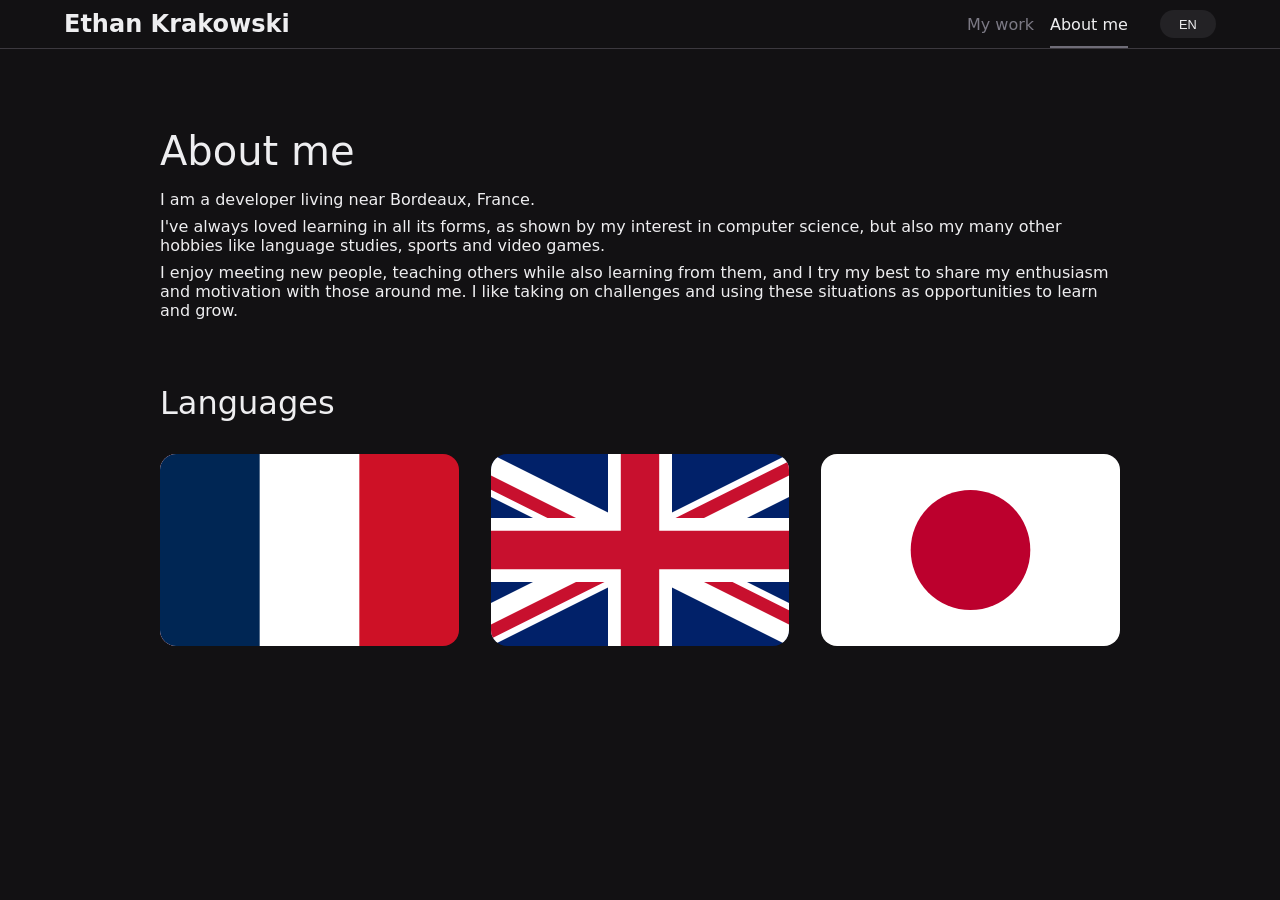
==== src/about/index.html @ bf9ded1c "About me page + languages display" ====
<!DOCTYPE html>
<html lang="en">
<head>
    <meta charset="UTF-8">
    <meta name="viewport" content="width=device-width, initial-scale=1.0">
    <title data-text="about-me">About me</title>
    <link rel="stylesheet" href="../color-schemes/mauve.css">
    <link rel="stylesheet" href="../global-style.css">
    <link rel="stylesheet" href="./about-me.css">
    <script type="module" src="./about-me.js" defer></script>

</head>
<body>
    <div class="header">
        <div class="header-name">Ethan Krakowski</div>
        <nav class="header-nav">
            <a href="../" data-text="my-work"></a>
            <div data-text="about-me"></div>
        </nav>
        <div class="language-button-container">
            <button id="language-button" class="pill-button" data-text="lang-abv"></button>
        </div>
    </div>

    <main>
        <div class="content-container">
            <h1 data-text="about-me"></h1>
            <div class="about-me-desc-container">
                <p data-text="about-me-desc-1"></p>
                <p data-text="about-me-desc-2"></p>
                <p data-text="about-me-desc-3"></p>
            </div>
            <h2 data-text="languages"></h2>
            <div class="languages-container">
                <div class="language-card france">
                    <div class="language-card-inner">
                        <div class="front">
                            <img src="../images/french-flag.svg" alt="french flag">
                        </div>
                        <div class="back">
                            <div class="back-content">
                                <div class="language-name" data-text="french"></div>
                                <div class="language-level" data-text="french-level"></div>
                            </div>
                        </div>
                    </div>
                </div>
                <div class="language-card english">
                    <div class="language-card-inner">
                        <div class="front">
                            <img src="../images/english-flag.svg" alt="english flag">
                        </div>
                        <div class="back">
                            <div class="back-content">
                                <div class="language-name" data-text="english"></div>
                                <div class="language-level" data-text="english-level"></div>
                                <small data-text="english-description"></small>
                            </div>
                        </div>
                    </div>
                </div>
                <div class="language-card japanese">
                    <div class="language-card-inner">
                        <div class="front">
                            <img src="../images/japanese-flag.svg" alt="japanese flag">
                        </div>
                        <div class="back">
                            <div class="back-content">
                                <div class="language-name" data-text="japanese"></div>
                                <div class="language-level" data-text="japanese-level"></div>
                                <small data-text="japanese-description"></small>
                            </div>
                        </div>
                    </div>
                </div>
            </div>
        </div>
    </main>
</body>
</html>
---- src/color-schemes/mauve.css ----
:root {
    --main-bg: #121113;
    --subtle-bg: #1A191B;
    --element-bg: #232225;
    --element-hover-bg: #2B292D;
    --active-element-bg: #323035;
    --separator-color: #3C393F;
    --border-color: #49474E;
    --border-hover-color: #625F69;
    --solid-bg: #6F6D78;
    --hover-solid-bg: #7C7A85;
    --low-contrast-text: #B5B2BC;
    --high-contrast-text: #EEEEF0;
}
---- src/global-style.css ----
/* Global styles */
body {
    margin: 0;
    font-size: 16px;
    font-family: system-ui, sans-serif;
    background-color: var(--main-bg);
    color: var(--high-contrast-text);
}

h1, h2, h3, p, ul {
    font-weight: normal;
    margin: 0;
}

h1 > strong {
    color: var(--solid-bg);
}

h2 {
    font-size: 2em;
}

h3 {
    font-size: 1.5em;
}

main {
    display: flex;
    flex-direction: column;
    align-items: center;
    padding: 3em 1em 1em 1em;
    gap: 4em;
}

a {
    width: fit-content;
    text-decoration: none;
    color: var(--high-contrast-text);
}


/* Header styles */
.header {
    position: fixed;
    display: flex;
    height: 3em;
    width: 90%;
    align-items: center;
    padding: 0 5vw;
    border-bottom: var(--separator-color) solid 1px;
    background-color: var(--main-bg);
    z-index: 10;
}

.header-name {
    flex: 1;
    font-weight: bold;
    font-size: 1.5em;
}

.language-button-container {
    padding-left: 2em;
    display: flex;
    justify-content: flex-end;
}

.pill-button {
    color: var(--high-contrast-text);
    background-color: var(--element-bg);
    border: none;
    border-radius: 10em;
    padding: 0.5em 1.5em;
    font-size: 0.8em;
    cursor: pointer;
    transition: background-color 0.3s ease;
}

.pill-button:hover {
    background-color: var(--element-hover-bg);
}

.header-nav {
    display: flex;
    justify-content: center;
    gap: 1em;
}

.header-nav div {
    position: relative;
}

.header-nav div::after {
    content: "";
    position: absolute;
    bottom: -0.9em;
    display: block;
    height: 0.1em;
    width: 100%;
    background-color: var(--solid-bg);
    
}

.header-nav a {
    color: var(--hover-solid-bg);
    transition: color 0.3s ease;
}

.header-nav a:hover {
    color: var(--high-contrast-text);
    text-shadow: 0 0 1em var(--solid-bg);
}



/* Content */
.content-container {
    width: 100%;
    max-width: 60em;
}

.section-title {
    padding-top: 2em;
    padding-bottom: 0.5em;
}

/* Responsive */
@media (min-width: 1600px) {
    body {
        font-size: 1vw;
    }
}
---- src/about/about-me.css ----
h1 {
    font-size: 2.5em;

}

.content-container {
    padding-top: 5em;
}

.about-me-desc-container {
    display: flex;
    flex-direction: column;
    gap: 0.5em;
    padding: 1em 0 4em 0;
}


/* Languages section */

.languages-container {
    width: 100%;
    display: grid;
    grid-auto-flow: column;
    justify-items: center;
    gap: 2em;
    padding-top: 2em;
}

.language-card {
    height: 12em;
    width: 100%;
    perspective: 1000px;
}

.language-card-inner {
    position: relative;
    width: 100%;
    height: 100%;
    transition: transform 0.6s;
    transform-style: preserve-3d;
}

.language-card:hover .language-card-inner {
    transform: rotateY(180deg);
}

.front, .back {
    position: absolute;
    width: 100%;
    height: 100%;
    backface-visibility: hidden;
    display: flex;
    justify-content: center;
    align-items: center;
}

.front img {
    width: 100%;
    height: 100%;
    object-fit: cover;
    border-radius: 1em;
}

.back {
    border: 5px solid transparent;
    background-size: cover;
    background-origin: border-box;
    background-position: center;
    border-radius: 1em;
    transform: rotateY(180deg);
}

.france .back {
    background-image: url('../images/french-flag.svg');
}
.english .back {
    background-image: url('../images/english-flag.svg');
}
.japanese .back {
    background-image: url('../images/japanese-flag.svg');
}

.back-content {
    width: 100%;
    height: 100%;
    display: flex;
    flex-direction: column;
    justify-content: center;
    align-items: center;
    border-radius: 1em;
    background-color: var(--main-bg);
}

.language-card .language-name {
    font-size: 1.5em;
    font-weight: bold;
    color: var(--high-contrast-text);
    margin-bottom: 1em;
}

.language-card .language-level {
    font-size: 1.25em;
    color: var(--secondary-text);
}

.back-content small {
    color: var(--hover-solid-bg);
}

@media (max-width: 800px) {
    .languages-container {
        grid-auto-flow: row;
    }
}
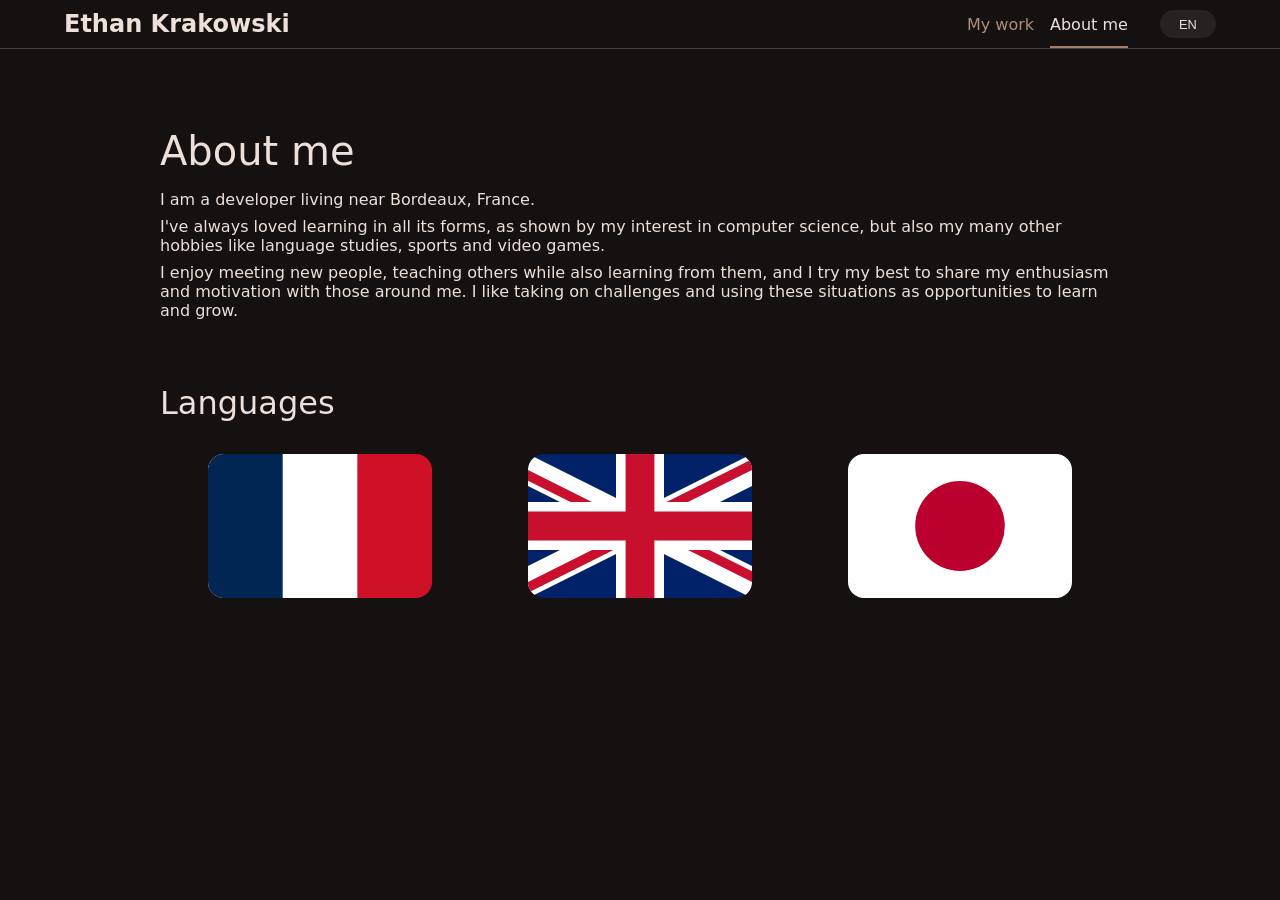
==== commit 0a6608f6: "small accessibility update + flag size change" ====
--- a/src/about/index.html
+++ b/src/about/index.html
@@ -4,7 +4,7 @@
     <meta charset="UTF-8">
     <meta name="viewport" content="width=device-width, initial-scale=1.0">
     <title data-text="about-me">About me</title>
-    <link rel="stylesheet" href="../color-schemes/mauve.css">
+    <link rel="stylesheet" href="../color-schemes/bronze.css">
     <link rel="stylesheet" href="../global-style.css">
     <link rel="stylesheet" href="./about-me.css">
     <script type="module" src="./about-me.js" defer></script>
@@ -35,7 +35,7 @@
                 <div class="language-card france">
                     <div class="language-card-inner">
                         <div class="front">
-                            <img src="../images/french-flag.svg" alt="french flag">
+                            <img src="../images/french-flag.svg" data-alt="french flag">
                         </div>
                         <div class="back">
                             <div class="back-content">
@@ -48,7 +48,7 @@
                 <div class="language-card english">
                     <div class="language-card-inner">
                         <div class="front">
-                            <img src="../images/english-flag.svg" alt="english flag">
+                            <img src="../images/english-flag.svg" data-alt="english flag">
                         </div>
                         <div class="back">
                             <div class="back-content">
@@ -62,7 +62,7 @@
                 <div class="language-card japanese">
                     <div class="language-card-inner">
                         <div class="front">
-                            <img src="../images/japanese-flag.svg" alt="japanese flag">
+                            <img src="../images/japanese-flag.svg" data-alt="japanese flag">
                         </div>
                         <div class="back">
                             <div class="back-content">
--- a/src/color-schemes/bronze.css
+++ b/src/color-schemes/bronze.css
@@ -0,0 +1,14 @@
+:root {
+    --main-bg: #141110;
+    --subtle-bg: #1C1917;
+    --element-bg: #262220;
+    --element-hover-bg: #302A27;
+    --active-element-bg: #3B3330;
+    --separator-color: #493E3A;
+    --border-color: #5A4C47;
+    --border-hover-color: #6F5F58;
+    --solid-bg: #A18072;
+    --hover-solid-bg: #AE8C7E;
+    --low-contrast-text: #D4B3A5;
+    --high-contrast-text: #EDE0D9;
+}
--- a/src/about/about-me.css
+++ b/src/about/about-me.css
@@ -18,16 +18,17 @@
 /* Languages section */
 
 .languages-container {
-    width: 100%;
+    width: 90%;
+    margin: auto;
     display: grid;
     grid-auto-flow: column;
     justify-items: center;
-    gap: 2em;
+    gap: 6em;
     padding-top: 2em;
 }
 
 .language-card {
-    height: 12em;
+    height: 9em;
     width: 100%;
     perspective: 1000px;
 }
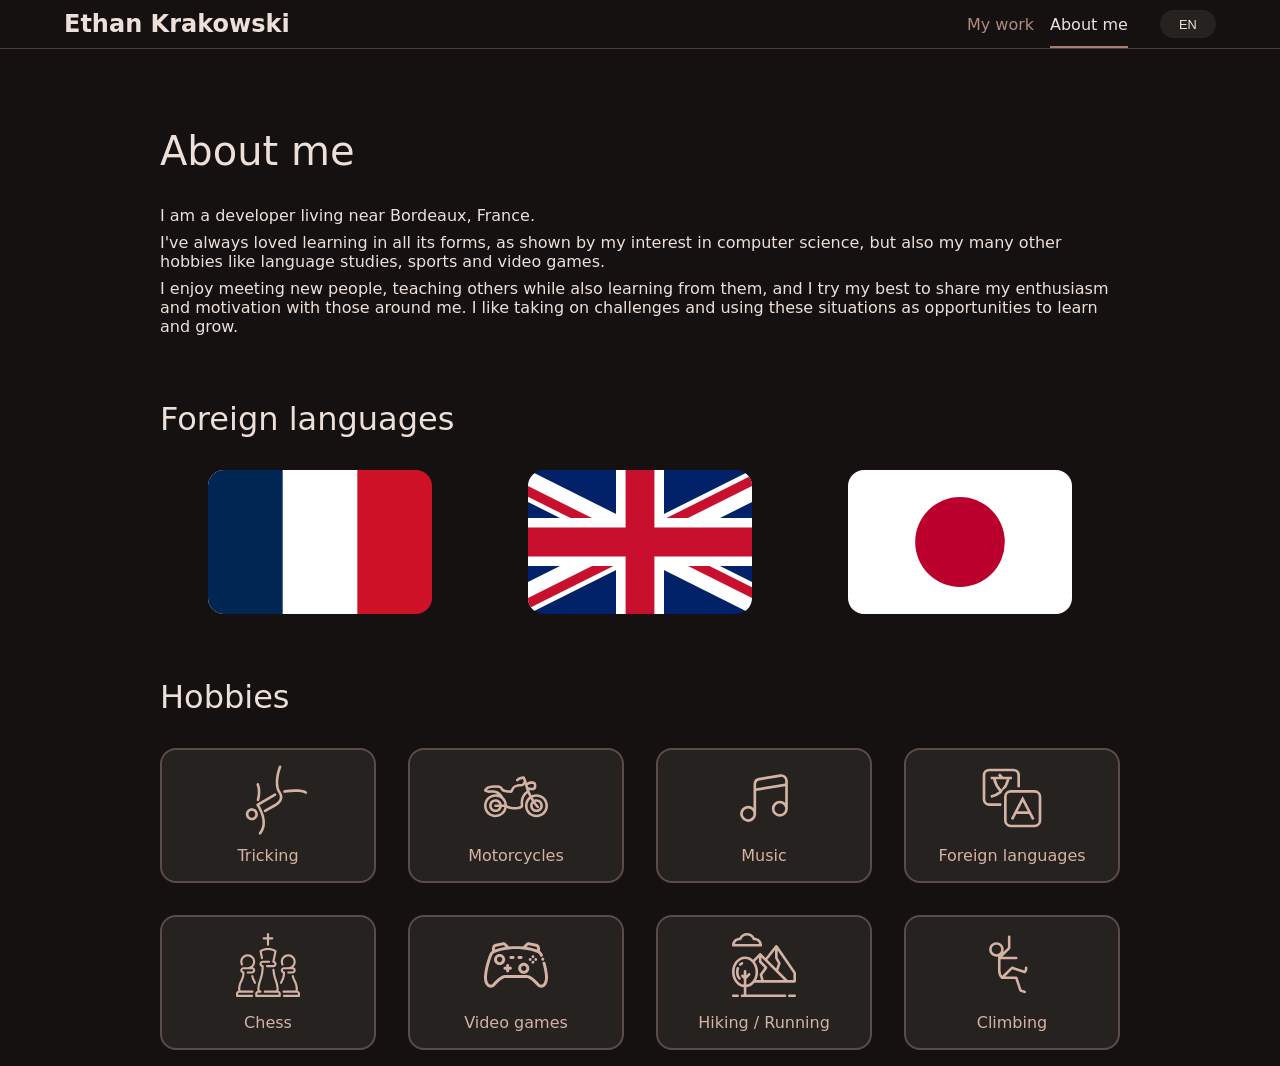
==== commit a0866393: "hobbies section" ====
--- a/src/about/index.html
+++ b/src/about/index.html
@@ -24,53 +24,98 @@
 
     <main>
         <div class="content-container">
-            <h1 data-text="about-me"></h1>
-            <div class="about-me-desc-container">
-                <p data-text="about-me-desc-1"></p>
-                <p data-text="about-me-desc-2"></p>
-                <p data-text="about-me-desc-3"></p>
+            <div class="content-section">
+                <h1 data-text="about-me"></h1>
+                <div class="about-me-desc-container">
+                    <p data-text="about-me-desc-1"></p>
+                    <p data-text="about-me-desc-2"></p>
+                    <p data-text="about-me-desc-3"></p>
+                </div>
             </div>
-            <h2 data-text="languages"></h2>
-            <div class="languages-container">
-                <div class="language-card france">
-                    <div class="language-card-inner">
-                        <div class="front">
-                            <img src="../images/french-flag.svg" data-alt="french flag">
+
+
+
+            <div class="content-section">
+                <h2 data-text="languages"></h2>
+                <div class="languages-container">
+                    <div class="language-card france">
+                        <div class="language-card-inner">
+                            <div class="front">
+                                <img src="../images/french-flag.svg" data-alt="french flag">
+                            </div>
+                            <div class="back">
+                                <div class="back-content">
+                                    <div class="language-name" data-text="french"></div>
+                                    <div class="language-level" data-text="french-level"></div>
+                                </div>
+                            </div>
                         </div>
-                        <div class="back">
-                            <div class="back-content">
-                                <div class="language-name" data-text="french"></div>
-                                <div class="language-level" data-text="french-level"></div>
+                    </div>
+                    <div class="language-card english">
+                        <div class="language-card-inner">
+                            <div class="front">
+                                <img src="../images/english-flag.svg" data-alt="english flag">
+                            </div>
+                            <div class="back">
+                                <div class="back-content">
+                                    <div class="language-name" data-text="english"></div>
+                                    <div class="language-level" data-text="english-level"></div>
+                                    <small data-text="english-description"></small>
+                                </div>
+                            </div>
+                        </div>
+                    </div>
+                    <div class="language-card japanese">
+                        <div class="language-card-inner">
+                            <div class="front">
+                                <img src="../images/japanese-flag.svg" data-alt="japanese flag">
+                            </div>
+                            <div class="back">
+                                <div class="back-content">
+                                    <div class="language-name" data-text="japanese"></div>
+                                    <div class="language-level" data-text="japanese-level"></div>
+                                    <small data-text="japanese-description"></small>
+                                </div>
                             </div>
                         </div>
                     </div>
                 </div>
-                <div class="language-card english">
-                    <div class="language-card-inner">
-                        <div class="front">
-                            <img src="../images/english-flag.svg" data-alt="english flag">
-                        </div>
-                        <div class="back">
-                            <div class="back-content">
-                                <div class="language-name" data-text="english"></div>
-                                <div class="language-level" data-text="english-level"></div>
-                                <small data-text="english-description"></small>
-                            </div>
-                        </div>
+            </div>
+
+            <div class="content-section">
+                <h2 data-text="hobbies"></h2>
+                <div class="hobby-grid">
+                    <div class="hobby-card">
+                        <svg xmlns="http://www.w3.org/2000/svg" viewBox="0 0 170.379 170.38" xml:space="preserve" transform="rotate(45)scale(1 -1)"><g stroke-width="0"/><g stroke-linecap="round" stroke-linejoin="round"/><path d="M101.606 24.167C101.606 15.251 94.354 8 85.44 8s-16.168 7.252-16.168 16.167 7.253 16.167 16.168 16.167c8.914-.001 16.166-7.252 16.166-16.167m-25.333 0c0-5.055 4.112-9.167 9.168-9.167 5.054 0 9.166 4.112 9.166 9.167s-4.11 9.167-9.166 9.167c-5.056-.001-9.168-4.112-9.168-9.167"/><path d="M140.266 3.709c.093-1.93-1.355-3.587-3.283-3.703-1.934-.115-3.57 1.355-3.705 3.284-2.588 37.21-55.739 46.162-55.739 46.162a3.5 3.5 0 0 0-2.483 4.271l13.666 52c.413 1.57 2.344 2.943 4.274 2.494 1.883-.438 2.985-2.404 2.493-4.273L82.711 55.317c.001-.002 55.646-11.65 57.555-51.608M37.223 92.879c1.342 2.912 4.146 2.029 4.596 1.838 19.597-8.399 30.606-29.389 31.065-30.278a3.499 3.499 0 0 0-6.219-3.214c-.102.195-10.354 19.665-27.604 27.058-1.777.762-2.647 2.84-1.838 4.596"/><path d="M47.709 170.043c2.106.875 4.032-.494 4.606-1.812.181-.414 18.396-41.588 44.863-47.311 7.941-1.717 13.664-5.562 17.008-11.433 5.873-10.301 2.02-23.047 1.604-24.34l-8.646-30.6a3.503 3.503 0 0 0-4.32-2.417 3.505 3.505 0 0 0-2.416 4.32l8.666 30.667c.018.053.031.104.051.153.033.106 3.518 10.802-1.016 18.75-2.316 4.067-6.492 6.776-12.406 8.058-29.936 6.473-49.004 49.526-49.802 51.356-.775 1.773.022 3.865 1.808 4.609m101.77-2.272a3.5 3.5 0 0 0-2.436-4.31c-16.604-4.61-39.859-36.842-40.092-37.168a3.507 3.507 0 0 0-4.887-.807 3.504 3.504 0 0 0-.807 4.885c1.01 1.408 24.961 34.48 43.908 39.834 2.525.713 3.884-.888 4.314-2.434"/></svg>
+                        <div class="hobby-name" data-text="tricking"></div>
                     </div>
-                </div>
-                <div class="language-card japanese">
-                    <div class="language-card-inner">
-                        <div class="front">
-                            <img src="../images/japanese-flag.svg" data-alt="japanese flag">
-                        </div>
-                        <div class="back">
-                            <div class="back-content">
-                                <div class="language-name" data-text="japanese"></div>
-                                <div class="language-level" data-text="japanese-level"></div>
-                                <small data-text="japanese-description"></small>
-                            </div>
-                        </div>
+                    <div class="hobby-card">
+                        <svg viewBox="0 0 50 50" xmlns="http://www.w3.org/2000/svg"><g stroke-width="0"/><g stroke-linecap="round" stroke-linejoin="round"/><path d="M31 8s-3.363-.074-5.719 2.281a1.014 1.014 0 0 0 0 1.438c.399.398 1.04.398 1.438 0 1.312-1.313 2.918-1.555 3.656-1.625.203.43.43.906.531 1.406.016.063.035.129.063.188a3.6 3.6 0 0 1-.469 1.343c-.367.594-.793.969-1.5.969-4.207 0-6.27 1.465-7.219 2.969-.472.754-.676 1.457-.843 1.843-.047.11-.067.114-.094.157-1.375-.012-2.809-.14-3.938-.438-1.176-.308-1.957-.863-2.031-1V17.5c-.578-1-1.27-1.809-2.344-2.156S10.207 15 8 15c-3.309 0-5.297.805-6.469 1.719-.586.457-.965.93-1.187 1.312-.223.383-.313.75-.313.75-.07.309.012.633.219.875 0 0 .383.403 1 .719S2.793 21 4 21c1.73 0 3.41-.164 4.969.313.582.18 1.168.437 1.75.843A9 9 0 0 0 9 22c-5 0-9 4-9 9s4 9 9 9a8.956 8.956 0 0 0 8.813-7.219c.687.32 1.46.535 2.28.719 1.544.344 3.216.5 4.5.5 1.462 0 2.845-.234 3.938-.656.547-.211 1.008-.453 1.407-.813.398-.36.75-.894.75-1.531a1 1 0 0 0 0-.125c-.567-4.008.546-6.473 1.75-8a7.8 7.8 0 0 1 1.718-1.625c.39.879.797 1.773 1.25 2.656C33.32 25.551 32 28.117 32 31c0 5 4 9 9 9s9-4 9-9-4-9-9-9a9 9 0 0 0-3.875.875 50 50 0 0 1-1.844-4.094A11.4 11.4 0 0 0 37.5 19c.7 0 1.277-.066 1.781-.25a2.4 2.4 0 0 0 1.188-.937c.527-.829.437-1.637.437-2.313s.09-1.484-.437-2.312a2.4 2.4 0 0 0-1.188-.938C38.777 12.066 38.2 12 37.5 12c-1.437 0-2.871.336-4 1.063-.187-.711-.484-1.786-.5-1.844l-.031-.156a1 1 0 0 0-.219-.438c-.312-1.102-.875-2.094-.875-2.094A1 1 0 0 0 31 8m6.5 6c.55 0 .914.059 1.094.125s.164.09.187.125c.047.074.125.527.125 1.25s-.078 1.176-.125 1.25c-.023.035-.008.059-.187.125-.18.066-.543.125-1.094.125-.988 0-2.496-.316-3.062-.562a83 83 0 0 1-.376-1.313l.032-.031C34.707 14.48 36.109 14 37.5 14m-5.625.438c.293 1.14.574 2.199.906 3.312a1 1 0 0 0 .063.281c.043.121.11.25.156.375.11.344.184.66.313 1.032-.641.386-1.493 1.023-2.438 2.218-1.48 1.88-2.746 4.926-2.156 9.344h-.032c-.011.016-.027 0-.062.031-.133.121-.422.285-.812.438-.782.3-1.981.531-3.22.531-1.116 0-2.702-.133-4.062-.437-1.277-.286-2.308-.836-2.562-1.094-.133-2.352-1.137-4.45-2.719-5.969-1.71-3.008-3.727-4.484-5.719-5.094C7.488 18.781 5.571 19 4 19c-.77 0-1.23-.152-1.594-.312.114-.133.149-.254.344-.407C3.504 17.695 5.008 17 8 17c2.191 0 3.387.07 3.938.25.542.176.683.348 1.187 1.219.008.015.023.02.031.031.633 1.133 1.836 1.605 3.219 1.969 1.398.367 3.047.531 4.625.531.457 0 .941-.242 1.219-.531.277-.29.41-.567.531-.844.242-.55.406-1.098.719-1.594C24.098 17.035 25.207 16 29 16c1.297 0 2.234-.738 2.875-1.562M9 24c1.828 0 3.48.688 4.719 1.813a1 1 0 0 0 .25.25A6.94 6.94 0 0 1 15.906 30h-2c-.449-2.312-2.445-4-4.906-4-2.8 0-5 2.2-5 5s2.2 5 5 5c2.46 0 4.457-1.687 4.906-4h2c-.484 3.41-3.351 6-6.906 6-3.898 0-7-3.102-7-7s3.102-7 7-7m32 0c3.898 0 7 3.102 7 7s-3.102 7-7 7-7-3.102-7-7c0-2.113.922-3.973 2.375-5.25.328.586.684 1.156 1.031 1.719C36.523 28.367 36 29.617 36 31c0 2.8 2.2 5 5 5s5-2.2 5-5-2.2-5-5-5c-.676 0-1.324.11-1.906.344a52 52 0 0 1-1-1.719A7 7 0 0 1 41 24M9 28c1.348 0 2.445.816 2.844 2H8.906c-.55.027-.98.496-.953 1.047S8.45 32.027 9 32h2.844c-.399 1.184-1.496 2-2.844 2-1.7 0-3-1.3-3-3s1.3-3 3-3m32 0c1.7 0 3 1.3 3 3s-1.3 3-3 3-3-1.3-3-3c0-.672.215-1.258.563-1.75.882 1.285 1.796 2.457 2.718 3.438.235.3.621.445.996.367a.998.998 0 0 0 .441-1.742c-.831-.883-1.667-1.993-2.5-3.22.247-.062.512-.093.782-.093"/></svg>
+                        <div class="hobby-name" data-text="motorcycles"></div>
+                    </div>
+                    <div class="hobby-card">
+                        <svg viewBox="0 0 24 24" xmlns="http://www.w3.org/2000/svg"><g stroke-width="0"/><g stroke-linecap="round" stroke-linejoin="round"/><path d="M20.05 3.657a2.49 2.49 0 0 0-2.03-.56l-7.88 1.33a2.48 2.48 0 0 0-2.08 2.46v8.82a3 3 0 1 0 1 2.23v-8.55l10.88-1.83v6.22a2.94 2.94 0 0 0-2-.77 3 3 0 1 0 3 3V5.567a2.51 2.51 0 0 0-.89-1.91M6.06 19.937a2 2 0 1 1 2-2 1.993 1.993 0 0 1-2 2m11.88-1.93a2 2 0 1 1 2-2 2 2 0 0 1-2 2m2-11.46L9.06 8.377v-1.49a1.48 1.48 0 0 1 1.25-1.47l7.88-1.33a1.493 1.493 0 0 1 1.75 1.48Z" data-name="Music Note 1"/></svg>
+                        <div class="hobby-name" data-text="music"></div>
+                    </div>
+                    <div class="hobby-card">
+                        <svg viewBox="0 0 24 24" xmlns="http://www.w3.org/2000/svg"><g stroke-width="0"/><g stroke-linecap="round" stroke-linejoin="round"/><path d="M8 15H3.5A2.5 2.5 0 0 1 1 12.5v-9A2.5 2.5 0 0 1 3.5 1h9A2.5 2.5 0 0 1 15 3.5V8h-1V3.5A1.5 1.5 0 0 0 12.5 2h-9A1.5 1.5 0 0 0 2 3.5v9A1.5 1.5 0 0 0 3.5 14H8zm-.038-4.811a9.8 9.8 0 0 1-3.766 1.796l-.242-.97a8.8 8.8 0 0 0 3.282-1.532A9.26 9.26 0 0 1 4.888 5H4V4h3.279l-.544-.544.707-.707L8.692 4H12v1h-.914A9.8 9.8 0 0 1 9.78 8.152a3.85 3.85 0 0 0-1.82 2.037zm.032-1.383A8.17 8.17 0 0 0 10.058 5H5.922a8.2 8.2 0 0 0 2.072 3.806M23 20.447v-8.894A2.525 2.525 0 0 0 20.484 9h-8.931A2.556 2.556 0 0 0 9 11.553v8.894A2.556 2.556 0 0 0 11.553 23h8.894A2.556 2.556 0 0 0 23 20.447M20.484 10A1.517 1.517 0 0 1 22 11.516v8.968A1.517 1.517 0 0 1 20.484 22h-8.968A1.517 1.517 0 0 1 10 20.484v-8.968A1.517 1.517 0 0 1 11.516 10zm-2.086 8h-4.796l-1.159 2.23-.886-.46L16 11.215l4.443 8.555-.886.46zm-.52-1L16 13.385 14.122 17z"/><path fill="none" d="M0 0h24v24H0z"/></svg>
+                        <div class="hobby-name" data-text="languages"></div>
+                    </div>
+                    <div class="hobby-card">
+                        <svg height="200" width="200" xmlns="http://www.w3.org/2000/svg" viewBox="0 0 512 512" xml:space="preserve"><g stroke-width="0"/><g stroke-linecap="round" stroke-linejoin="round"/><path d="M221.867 51.2h25.6v42.667c0 4.71 3.823 8.533 8.533 8.533s8.533-3.823 8.533-8.533V51.2h25.6a8.536 8.536 0 0 0 8.533-8.533 8.536 8.536 0 0 0-8.533-8.533h-25.6v-25.6C264.533 3.823 260.71 0 256 0s-8.533 3.823-8.533 8.533v25.6h-25.6a8.536 8.536 0 0 0-8.533 8.533c-.001 4.711 3.822 8.534 8.533 8.534m-90.88 409.6h-88.32c-4.25 0-8.533-2.637-8.533-8.533 0-32.119 7.851-47.821 16.171-64.452 8.832-17.664 17.963-35.934 17.963-72.081a8.536 8.536 0 0 0-8.533-8.533c-4.702 0-8.533-3.831-8.533-8.533s3.831-8.533 8.533-8.533H128c4.702 0 8.533 3.831 8.533 8.533S132.702 307.2 128 307.2H93.858c-4.71 0-8.533 3.823-8.533 8.533s3.823 8.533 8.533 8.533H128c14.114 0 25.6-11.486 25.6-25.6 0-11.844-8.124-21.734-19.055-24.644C146.236 263.108 153.6 247.62 153.6 230.4c0-32.939-26.795-59.733-59.733-59.733-32.939 0-59.733 26.795-59.733 59.733 0 8.619 1.843 16.998 5.487 24.9 1.971 4.284 7.049 6.153 11.315 4.181a8.525 8.525 0 0 0 4.181-11.315c-2.603-5.649-3.917-11.631-3.917-17.766 0-23.526 19.14-42.667 42.667-42.667 23.526 0 42.667 19.14 42.667 42.667 0 23.526-19.14 42.667-42.667 42.667H59.733c-14.114 0-25.6 11.486-25.6 25.6 0 11.076 7.074 20.531 16.93 24.09-1.058 27.477-8.346 42.061-16.034 57.429-8.832 17.664-17.963 35.934-17.963 72.081 0 3.422.657 6.622 1.766 9.557C8.013 464.811 0 474.641 0 486.4v17.067A8.536 8.536 0 0 0 8.533 512H128c4.71 0 8.533-3.823 8.533-8.533s-3.823-8.533-8.533-8.533H17.067V486.4c0-4.702 3.831-8.533 8.533-8.533h105.387c4.71 0 8.533-3.823 8.533-8.533s-3.823-8.534-8.533-8.534m68.104-258.654a8.526 8.526 0 0 0 9.993 6.767c4.625-.896 7.654-5.367 6.758-9.993l-9.515-49.348c8.439-4.489 27.264-12.86 50.202-12.86 22.733 0 41.609 8.346 50.133 12.843l-16.35 79.113a8.52 8.52 0 0 0 1.741 7.117 8.5 8.5 0 0 0 6.613 3.149c4.702 0 8.533 3.831 8.533 8.533S303.368 256 298.666 256h-51.2a8.536 8.536 0 0 0-8.533 8.533 8.536 8.536 0 0 0 8.533 8.533h51.2c14.114 0 25.6-11.486 25.6-25.6 0-10.547-6.409-19.627-15.548-23.543l15.906-76.945a8.52 8.52 0 0 0-3.627-8.832c-1.135-.751-28.169-18.5-64.469-18.5-36.292 0-63.326 17.749-64.461 18.5a8.52 8.52 0 0 0-3.644 8.713z"/><path d="M339.507 461.807c1.152-2.944 1.826-6.144 1.826-9.54 0-32.094-7.262-53.495-14.942-76.16-7.526-22.187-15.309-45.133-18.125-82.014-.358-4.693-4.446-8.226-9.156-7.859-4.702.358-8.218 4.463-7.859 9.165 2.978 39.014 11.477 64.077 18.978 86.187 7.535 22.221 14.037 41.404 14.037 70.682 0 5.026-3.507 8.533-8.533 8.533H230.4c-4.71 0-8.533 3.823-8.533 8.533s3.823 8.533 8.533 8.533h102.4c4.702 0 8.533 3.831 8.533 8.533v8.533H170.667V486.4c0-4.702 3.831-8.533 8.533-8.533h17.067c4.71 0 8.533-3.823 8.533-8.533s-3.823-8.533-8.533-8.533c-4.25 0-8.533-2.637-8.533-8.533 0-29.278 6.502-48.469 14.037-70.682 9.421-27.785 20.096-59.273 20.096-117.052a8.536 8.536 0 0 0-8.533-8.533c-4.702 0-8.533-3.831-8.533-8.533s3.831-8.533 8.533-8.533h51.2c4.71 0 8.533-3.823 8.533-8.533s-3.823-8.533-8.533-8.533h-51.2c-14.114 0-25.6 11.486-25.6 25.6 0 11.102 7.108 20.582 17.007 24.115-.828 50.534-10.53 79.147-19.132 104.525-7.68 22.656-14.942 44.066-14.942 76.16 0 3.379.589 6.562 1.672 9.464-10.795 3.004-18.739 12.928-18.739 24.67v17.067a8.536 8.536 0 0 0 8.533 8.533h187.733a8.536 8.536 0 0 0 8.533-8.533V486.4c.001-11.776-8.037-21.623-18.892-24.593m153.6 0c1.152-2.944 1.826-6.144 1.826-9.54 0-36.147-9.131-54.417-17.963-72.081-5.521-11.051-10.743-21.478-13.696-36.497-.913-4.625-5.376-7.68-10.027-6.724-4.617.913-7.629 5.402-6.716 10.027 3.396 17.28 9.378 29.244 15.164 40.823 8.32 16.631 16.171 32.333 16.171 64.452 0 5.026-3.507 8.533-8.533 8.533h-88.32c-4.71 0-8.533 3.823-8.533 8.533s3.823 8.533 8.533 8.533H486.4c4.702 0 8.533 3.831 8.533 8.533v8.533H384c-4.71 0-8.533 3.823-8.533 8.533S379.29 512 384 512h119.467a8.536 8.536 0 0 0 8.533-8.533V486.4c0-11.776-8.038-21.623-18.893-24.593m-333.303-66.671c-2.253-5.231-4.676-10.086-7.1-14.95-5.521-11.042-10.744-21.478-13.696-36.497-.913-4.625-5.402-7.68-10.018-6.724-4.625.913-7.637 5.402-6.724 10.018 3.396 17.289 9.378 29.261 15.172 40.841 2.287 4.565 4.574 9.131 6.682 14.046a8.523 8.523 0 0 0 11.204 4.48c4.326-1.861 6.331-6.879 4.48-11.214m232.729-79.403A8.536 8.536 0 0 0 384 307.2c-4.702 0-8.533-3.831-8.533-8.533s3.831-8.533 8.533-8.533h68.267c4.702 0 8.533 3.831 8.533 8.533s-3.831 8.533-8.533 8.533h-34.142c-4.71 0-8.533 3.823-8.533 8.533s3.823 8.533 8.533 8.533h34.142c14.114 0 25.6-11.486 25.6-25.6 0-11.844-8.124-21.734-19.055-24.644 11.691-10.914 19.055-26.402 19.055-43.622 0-32.939-26.795-59.733-59.733-59.733S358.4 197.461 358.4 230.4c0 8.619 1.843 16.998 5.487 24.9a8.525 8.525 0 0 0 11.315 4.181 8.525 8.525 0 0 0 4.181-11.315c-2.603-5.649-3.917-11.631-3.917-17.766 0-23.526 19.14-42.667 42.667-42.667 23.526 0 42.667 19.14 42.667 42.667 0 23.526-19.14 42.667-42.667 42.667H384c-14.114 0-25.6 11.486-25.6 25.6 0 11.076 7.074 20.531 16.93 24.09-1.058 27.511-8.346 42.112-16.034 57.506-2.423 4.855-4.838 9.711-7.083 14.933-1.852 4.326.145 9.344 4.48 11.204a8.523 8.523 0 0 0 11.204-4.48c2.108-4.915 4.386-9.472 6.673-14.029 8.833-17.698 17.963-35.985 17.963-72.158"/></svg>
+                        <div class="hobby-name" data-text="chess"></div>
+                    </div>
+                    <div class="hobby-card">
+                        <svg height="200" width="200" xmlns="http://www.w3.org/2000/svg" viewBox="0 0 512 512" xml:space="preserve"><g stroke-width="0"/><g stroke-linecap="round" stroke-linejoin="round"/><path d="M414.155 200.207c-6.479 0-11.737 5.258-11.737 11.737s5.258 11.737 11.737 11.737 11.737-5.258 11.737-11.737-5.258-11.737-11.737-11.737m-22.3-22.301c-6.479 0-11.737 5.258-11.737 11.737s5.258 11.737 11.737 11.737 11.737-5.258 11.737-11.737c0-6.478-5.258-11.737-11.737-11.737m0 44.601c-6.479 0-11.737 5.258-11.737 11.737s5.258 11.737 11.737 11.737 11.737-5.258 11.737-11.737-5.258-11.737-11.737-11.737m-22.3-22.3c-6.479 0-11.737 5.258-11.737 11.737s5.258 11.737 11.737 11.737 11.737-5.258 11.737-11.737-5.258-11.737-11.737-11.737"/><path d="M510.861 335.499c-3.201-30.048-9.735-62.711-19.42-97.079-1.757-6.238-8.236-9.874-14.481-8.113-6.238 1.758-9.871 8.241-8.113 14.481 9.327 33.101 15.61 64.458 18.672 93.199 3.387 31.772-2.054 55.944-15.739 69.908-3.703 3.779-8.634 5.805-14.002 5.704-5.394-.102-10.36-2.356-13.986-6.346-43.044-47.371-76.61-71.39-99.766-71.39H167.972c-23.156 0-56.721 24.02-99.767 71.393-3.624 3.988-8.59 6.242-13.985 6.344-5.338.096-10.298-1.926-14.005-5.707-13.683-13.961-19.124-38.132-15.737-69.907 6.711-62.997 27.277-123.955 38.94-154.684 3.522-9.284 10.099-17.263 18.542-22.48a44 44 0 0 1 4.427-2.408c19.672-9.291 54.88-21.48 110.892-26.779 18.492-1.749 38.247-2.636 58.718-2.636s40.226.887 58.717 2.635c56.015 5.302 91.222 17.489 110.892 26.78a45 45 0 0 1 4.453 2.422c8.419 5.203 14.995 13.181 18.518 22.466 1.781 4.69 6.239 7.576 10.976 7.576 1.384 0 2.791-.246 4.162-.766 6.06-2.299 9.109-9.076 6.81-15.137-4.525-11.924-12.383-22.421-22.428-30.152v-22.127c0-17.154-12.175-32.201-28.948-35.774l-52.425-11.183c-12.18-2.604-24.705 1.104-33.502 9.919l-22.078 22.098c-17.535-1.477-36.05-2.23-55.146-2.23s-37.611.755-55.146 2.231l-22.074-22.098c-8.8-8.815-21.327-12.522-33.501-9.922L92.85 86.92c-16.776 3.575-28.95 18.621-28.95 35.774v22.129c-10.053 7.739-17.906 18.232-22.428 30.15-12.064 31.786-33.344 94.909-40.334 160.525-4.216 39.534 3.292 69.419 22.312 88.825 8.273 8.445 19.39 12.942 31.215 12.748 11.751-.222 23.02-5.338 30.917-14.032 42.677-46.968 70.544-63.701 82.391-63.701h176.055c11.849 0 39.715 16.735 82.39 63.699 7.898 8.696 19.167 13.812 30.918 14.034q.422.008.84.008c11.537-.001 22.297-4.512 30.372-12.753 19.021-19.411 26.529-49.294 22.313-88.827M349.834 102.241a13.02 13.02 0 0 1 11.99-3.548l52.432 11.184c6.007 1.281 10.368 6.671 10.368 12.817v9.674c-18.711-7.606-46.028-15.94-83.639-21.27zm-262.46 20.453c0-6.146 4.361-11.536 10.371-12.817l52.434-11.185c4.36-.933 8.838.397 11.99 3.553l8.845 8.853c-37.61 5.329-64.928 13.663-83.64 21.269z"/><path d="m481.75 206.708-.742-2.243c-2.041-6.154-8.684-9.486-14.834-7.445-6.153 2.041-9.486 8.683-7.445 14.836l.725 2.192c1.626 4.939 6.216 8.07 11.146 8.07 1.216 0 2.454-.191 3.672-.593 6.158-2.026 9.506-8.66 7.478-14.817m-163.744 31.056c-24.593 0-44.601 20.008-44.601 44.601s20.008 44.601 44.601 44.601 44.601-20.008 44.601-44.601c-.001-24.593-20.009-44.601-44.601-44.601m0 65.727c-11.649 0-21.127-9.478-21.127-21.127s9.479-21.127 21.127-21.127 21.127 9.478 21.127 21.127-9.478 21.127-21.127 21.127m-106.372-32.863h-10.563v-10.563c0-6.481-5.256-11.737-11.737-11.737s-11.737 5.256-11.737 11.737v10.563h-10.563c-6.481 0-11.737 5.256-11.737 11.737s5.256 11.737 11.737 11.737h10.563v10.563c0 6.482 5.255 11.737 11.737 11.737 6.481 0 11.737-5.256 11.737-11.737v-10.563h10.563c6.481 0 11.737-5.256 11.737-11.737 0-6.482-5.255-11.737-11.737-11.737m-86.749-103.286c-24.593 0-44.601 20.008-44.601 44.601s20.008 44.601 44.601 44.601 44.601-20.008 44.601-44.601-20.008-44.601-44.601-44.601m0 65.727c-11.649 0-21.127-9.478-21.127-21.127s9.478-21.127 21.127-21.127 21.127 9.478 21.127 21.127-9.478 21.127-21.127 21.127m107.64-48.122H214.92c-6.481 0-11.737 5.256-11.737 11.737s5.256 11.737 11.737 11.737h17.605c6.482 0 11.737-5.255 11.737-11.737 0-6.481-5.256-11.737-11.737-11.737m64.554 0h-17.606c-6.481 0-11.737 5.256-11.737 11.737s5.256 11.737 11.737 11.737h17.606c6.482 0 11.737-5.255 11.737-11.737 0-6.481-5.256-11.737-11.737-11.737"/></svg>
+                        <div class="hobby-name" data-text="video-games"></div>
+                    </div>
+                    <div class="hobby-card">
+                        <svg height="200" width="200" xmlns="http://www.w3.org/2000/svg" viewBox="0 0 512 512" xml:space="preserve"><g stroke-width="0"/><g stroke-linecap="round" stroke-linejoin="round"/><path d="M510.158 313.292 363.749 100.604c-1.815-3.09-5.164-5.169-9.006-5.169a10.44 10.44 0 0 0-8.727 4.709l-77.663 99.009-35.436-35.436c-4.081-4.079-10.696-4.079-14.778 0l-49.974 49.974c-17.641-16.049-39.728-25.611-63.675-25.611C46.873 188.081 0 243.392 0 311.379c0 63.826 41.312 116.478 94.041 122.682v57.041H80.457c-5.77 0-10.449 4.678-10.449 10.449S74.687 512 80.457 512h342.815c5.77 0 10.449-4.678 10.449-10.449s-4.679-10.449-10.449-10.449H114.939v-57.041c25.251-2.972 47.879-16.598 64.61-36.999h322.002c5.77 0 10.449-4.679 10.449-10.449v-67.397c0-2.116-.643-4.181-1.842-5.924M344.294 136.2v62.329c0 1.763.446 3.497 1.297 5.042l21.866 39.698-14.127 40.859-70.091-70.092zM114.939 412.979v-44.68l30.027-30.028c4.08-4.081 4.08-10.697 0-14.777-4.081-4.08-10.696-4.079-14.778 0l-15.249 15.251v-33.287c0-5.771-4.679-10.449-10.449-10.449s-10.449 4.678-10.449 10.449v33.287l-3.387-3.388c-4.08-4.079-10.695-4.079-14.778 0-4.08 4.08-4.08 10.696 0 14.778L94.041 368.3v44.68c-41.179-6.319-73.143-49.472-73.143-101.601 0-56.464 37.499-102.4 83.592-102.4s83.592 45.936 83.592 102.4c0 52.129-31.964 95.283-73.143 101.6m78.414-36.815c9.9-18.837 15.626-41.036 15.626-64.786 0-31.571-10.113-60.403-26.709-82.238l32.814-32.814v32.646c0 2.719 1.061 5.331 2.954 7.281l40.684 41.877-35.882 49.423a10.45 10.45 0 0 0-1.619 8.913l10.933 39.698zm60.478 0-11.125-40.401 38.094-52.468a10.45 10.45 0 0 0-.96-13.42l-43.855-45.143v-28.394L415.81 376.164zm237.271 0h-45.737l-75.604-75.604 18.964-54.851a10.45 10.45 0 0 0-.723-8.456l-22.81-41.41v-56.288l125.91 182.909zM181.871 37.486C170.113 14.791 146.234 0 120.268 0S70.426 14.789 58.669 37.486C26.188 38.291.015 64.955.015 97.615c0 5.77 4.678 10.449 10.449 10.449h219.61c5.771 0 10.449-4.679 10.449-10.449 0-32.66-26.172-59.323-58.652-60.129M22.324 87.166c4.589-16.587 19.824-28.802 37.86-28.802 1.318 0 2.686.071 4.071.21 4.691.464 9.122-2.255 10.807-6.659 7.104-18.552 25.27-31.018 45.205-31.018s38.104 12.466 45.21 31.019a10.445 10.445 0 0 0 10.808 6.659 41 41 0 0 1 4.068-.21c18.036 0 33.271 12.214 37.859 28.801zm22.607 403.936H10.449C4.678 491.102 0 495.78 0 501.551S4.678 512 10.449 512h34.482c5.77 0 10.449-4.678 10.449-10.449s-4.679-10.449-10.449-10.449m456.62 0h-42.752c-5.77 0-10.449 4.678-10.449 10.449S453.029 512 458.799 512h42.752c5.77 0 10.449-4.678 10.449-10.449s-4.679-10.449-10.449-10.449"/><path d="M68.056 357.616c-10.155-12.293-15.748-28.714-15.748-46.238 0-8.988 1.465-17.689 4.357-25.858 1.925-5.441-.926-11.411-6.366-13.337-5.443-1.925-11.411.925-13.337 6.366-3.684 10.416-5.554 21.461-5.554 32.83 0 22.37 7.293 43.518 20.536 59.548a10.43 10.43 0 0 0 8.061 3.794c2.343 0 4.701-.784 6.649-2.394 4.451-3.677 5.077-10.262 1.402-14.711m21.038-120.108c-2.647-5.128-8.949-7.143-14.076-4.503-5.807 2.992-11.269 6.871-16.236 11.533-4.208 3.949-4.419 10.561-.469 14.77a10.42 10.42 0 0 0 7.622 3.299 10.4 10.4 0 0 0 7.148-2.83c3.552-3.332 7.424-6.09 11.507-8.194 5.13-2.642 7.147-8.945 4.504-14.075"/></svg>
+                        <div class="hobby-name" data-text="hiking-running"></div>
+                    </div>
+                    <div class="hobby-card">
+                        <svg viewBox="0 0 100 100" xml:space="preserve" xmlns="http://www.w3.org/2000/svg" transform="rotate(-45)" stroke="#000" stroke-width=".001"><g stroke-width="0"/><g stroke-linecap="round" stroke-linejoin="round"/><path d="M79.54 14.21a2 2 0 0 0-2.83 0L64.798 26.126h-10.43c4.11-1.716 7.007-5.775 7.007-10.5C61.375 9.353 56.272 4.25 50 4.25S38.625 9.353 38.625 15.625c0 4.01 2.091 7.535 5.236 9.561L28.005 41.042A16.98 16.98 0 0 0 23 53.125c0 .553.225 1.053.587 1.415l14.604 14.605-8.73 17.46a1.99 1.99 0 0 0-.009 1.753c.005.012.003.025.009.037l3.125 6.25a2 2 0 0 0 2.684.894 2 2 0 0 0 .894-2.684L33.486 87.5l8.928-17.855a2 2 0 0 0-.375-2.31l-12.21-12.21h15.81L54.46 72.77c.35.7 1.054 1.103 1.786 1.104l.003.001h.002A9.48 9.48 0 0 0 63 71.079l.915-.915a2 2 0 1 0-2.828-2.828l-.915.915a5.5 5.5 0 0 1-2.75 1.493L48.664 52.23a2 2 0 0 0-1.789-1.105H27.167a12.98 12.98 0 0 1 3.666-7.255L43.75 30.953 61.086 48.29c.39.39.902.586 1.414.586s1.023-.195 1.414-.586a2 2 0 0 0 0-2.828L48.578 30.125h17.047a2 2 0 0 0 1.414-.586l12.5-12.5a2 2 0 0 0 0-2.828zM50 8.25c4.066 0 7.375 3.309 7.375 7.375S54.066 23 50 23s-7.375-3.309-7.375-7.375S45.934 8.25 50 8.25z"/></svg>
+                        <div class="hobby-name" data-text="climbing"></div>
                     </div>
                 </div>
             </div>
--- a/src/global-style.css
+++ b/src/global-style.css
@@ -114,6 +114,9 @@
 
 /* Content */
 .content-container {
+    display: flex;
+    flex-direction: column;
+    gap: 4em;
     width: 100%;
     max-width: 60em;
 }
--- a/src/about/about-me.css
+++ b/src/about/about-me.css
@@ -7,11 +7,16 @@
     padding-top: 5em;
 }
 
+.content-section {
+    display: flex;
+    flex-direction: column;
+    gap: 2em;
+}
+
 .about-me-desc-container {
     display: flex;
     flex-direction: column;
     gap: 0.5em;
-    padding: 1em 0 4em 0;
 }
 
 
@@ -24,7 +29,6 @@
     grid-auto-flow: column;
     justify-items: center;
     gap: 6em;
-    padding-top: 2em;
 }
 
 .language-card {
@@ -49,10 +53,10 @@
     position: absolute;
     width: 100%;
     height: 100%;
-    backface-visibility: hidden;
     display: flex;
     justify-content: center;
     align-items: center;
+    backface-visibility: hidden;
 }
 
 .front img {
@@ -108,8 +112,59 @@
     color: var(--hover-solid-bg);
 }
 
+
+/* Hobbies section */
+
+.hobby-grid {
+    display: grid;
+    grid-template-columns: repeat(4, 1fr);
+    gap: 2em;
+}
+
+.hobby-card {
+    display: flex;
+    flex-direction: column;
+    align-items: center;
+    gap: 1em;
+    color: var(--low-contrast-text);
+    background-color: var(--element-bg);
+    border: 2px solid var(--border-color);
+    border-radius: 1em;
+    padding: 1em;
+}
+
+.hobby-card svg {
+    width: 100%;
+    height: 4em;
+    fill: var(--low-contrast-text);
+}
+
+@media (max-width: 950px) {
+    .hobby-grid {
+        grid-template-columns: repeat(3, 1fr);
+    }
+}
+
 @media (max-width: 800px) {
     .languages-container {
         grid-auto-flow: row;
     }
+}
+
+@media (max-width: 750px) {
+    .hobby-grid {
+        grid-template-columns: repeat(2, 1fr);
+    }
+}
+
+@media (max-width: 500px) {
+    .hobby-grid {
+        grid-template-columns: 1fr;
+    }
+}
+
+@media (hover: none) {
+    .language-card-inner {
+        transform: rotateY(180deg);
+    }
 }
